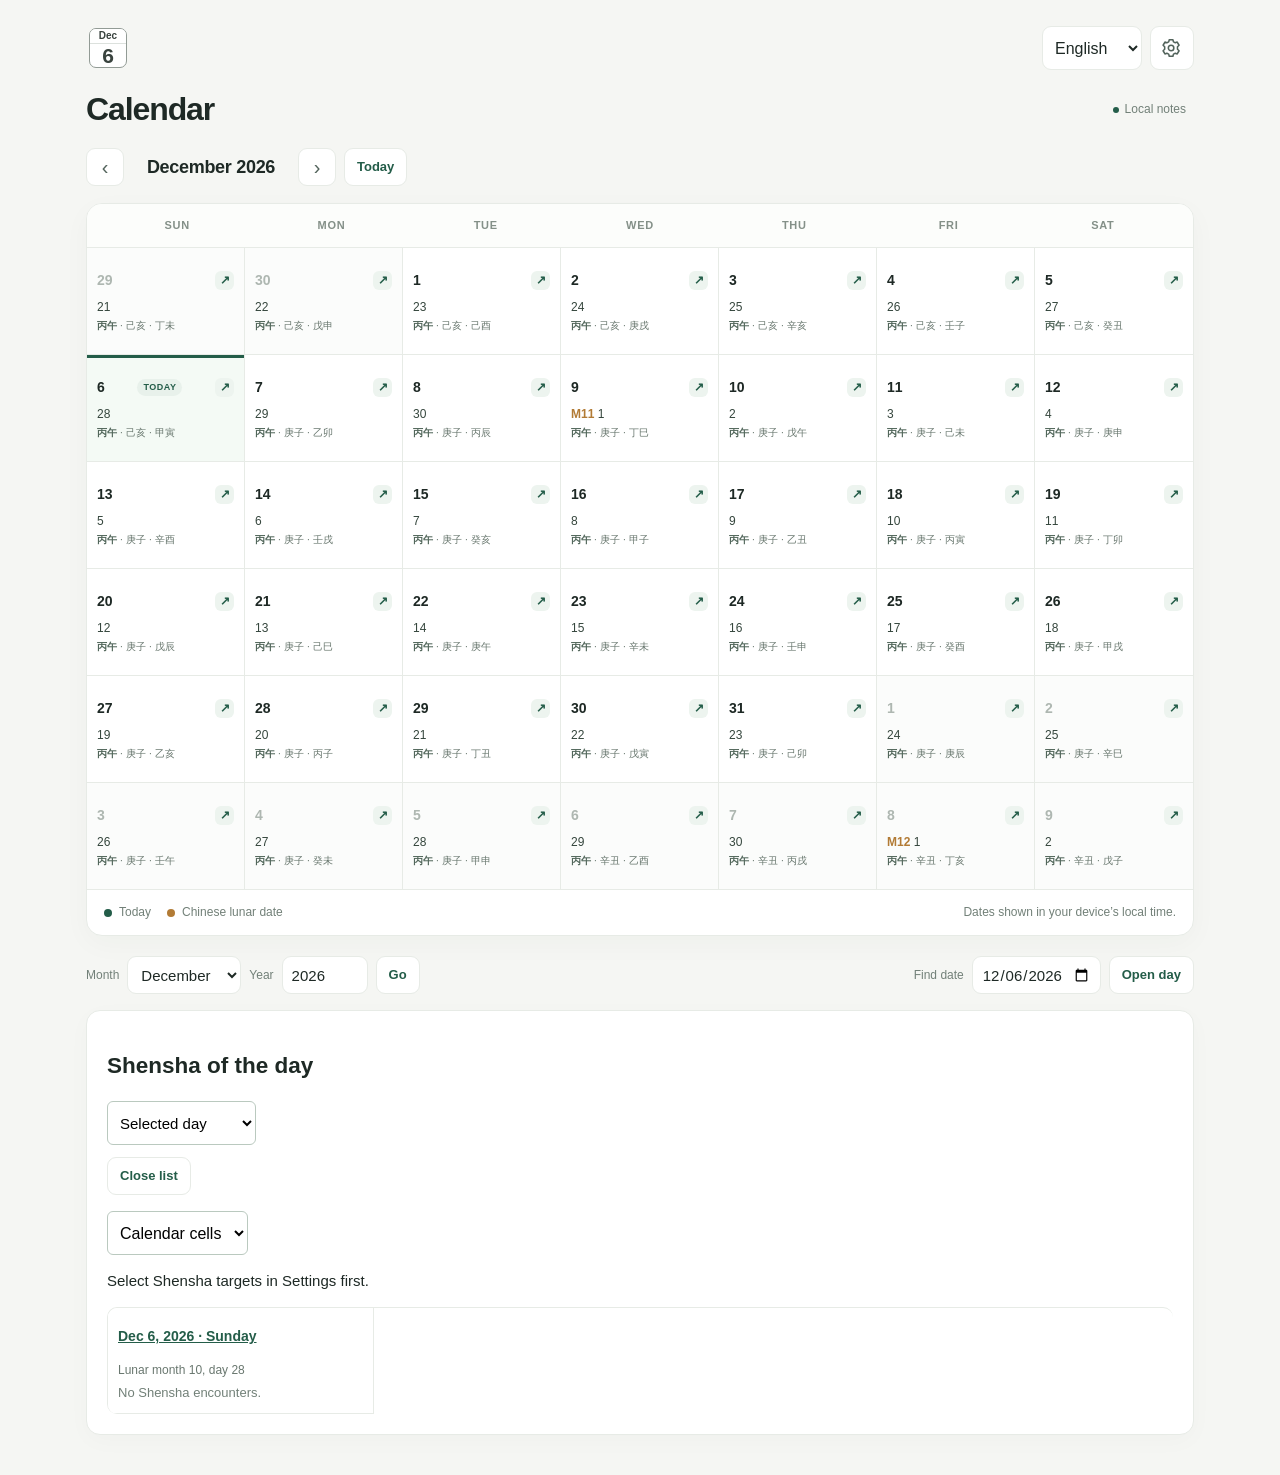
==== index.html @ 05f7f629 "Use date logo for app icons and remove underline" ====
<!doctype html>
<html lang="en">
<head>
  <meta charset="utf-8">
  <meta name="viewport" content="width=device-width, initial-scale=1, viewport-fit=cover">
  <meta name="theme-color" content="#f5f5f2">
  <title>Daymark — Gregorian & Chinese Calendar</title>
  <link rel="manifest" href="manifest.webmanifest">
  <link id="app-favicon" rel="icon" type="image/png" href="icons/icon-192.png">
  <link rel="apple-touch-icon" href="icons/icon-192.png">
  <meta name="apple-mobile-web-app-capable" content="yes">
  <meta name="apple-mobile-web-app-title" content="Daymark">
  <link rel="stylesheet" href="styles.css?v=0.1.0-dev.40">
</head>
<body>
  <main class="shell">
    <header class="topbar">
      <a class="calendar-logo" id="calendar-home" href="#calendar" aria-label="Calendar">
        <span class="calendar-date-logo" aria-hidden="true">
          <span id="logo-month" class="calendar-logo-month"></span>
          <strong id="logo-day" class="calendar-logo-day"></strong>
        </span>
      </a>
      <div class="header-actions">
        <label class="sr-only" for="language-choice">Language</label>
        <select id="language-choice"><option value="zh" lang="zh-CN">中文</option><option value="en" lang="en">English</option><option value="ru" lang="ru">Русский</option><option value="fr" lang="fr">Français</option><option value="ja" lang="ja">日本語</option></select>
        <button class="icon-btn settings-button" id="open-settings" type="button" aria-label="Settings" data-open-settings="">
          <svg viewBox="0 0 24 24" width="22" height="22" aria-hidden="true" fill="none" stroke="currentColor" stroke-width="1.7" stroke-linecap="round" stroke-linejoin="round">
            <path d="m9 3-.6 2.3-2 .9-2.1-.7-2 3.5L4 10.6v2.8L2.3 15l2 3.5 2.1-.7 2 .9L9 21h4l.6-2.3 2-.9 2.1.7 2-3.5-1.7-1.6v-2.8L19.7 9l-2-3.5-2.1.7-2-.9L13 3Z"/>
            <circle cx="11" cy="12" r="3"/>
          </svg>
        </button>
      </div>
    </header>

    <dialog id="release-help" aria-labelledby="release-title">
      <h2 id="release-title">What’s new</h2>
      <p><strong id="release-version"></strong> · <time id="release-date"></time></p>
      <ul id="release-changes"></ul>
      <form method="dialog"><button class="today-btn">Done</button></form>
    </dialog>
    <p id="language-status" role="status"></p>
    <dialog id="install-help" aria-labelledby="install-title">
      <h2 id="install-title">Install Daymark</h2>
      <p id="install-instructions"></p>
      <p>Notes stay on this device. Export a backup before switching browsers or installing, then import it if your notes do not appear.</p>
      <form method="dialog"><button class="today-btn">Done</button></form>
    </dialog>


    <section id="settings-page" hidden aria-labelledby="settings-title">
      <button class="detail-back" id="settings-back" type="button">← <span>Back to calendar</span></button>
      <h1 id="settings-title" tabindex="-1">Settings</h1>
      <div class="settings-grid">
    <section id="settings-account" class="settings-card account-panel" tabindex="-1" aria-labelledby="account-title">
      <h2 id="account-title">Account</h2>
      <p>Stay signed in on this device. Sign out when using a shared device.</p>
      <p id="account-label">Local notes · this browser only</p>
      <p>Sign in to sync private notes across your devices. Cloud sync sends note contents to our Supabase provider; this app does not provide end-to-end encryption. Sign out on shared devices.</p>
      <form id="account-form">
        <label for="account-email">Email</label><input id="account-email" type="email" autocomplete="username" required>
        <label for="account-password">Password</label>
        <div class="password-field">
          <input id="account-password" type="password" autocomplete="current-password" autocapitalize="none" autocorrect="off" spellcheck="false" minlength="8" required>
          <button class="today-btn" id="toggle-password" type="button" aria-controls="account-password">Show password</button>
        </div>
        <div class="note-actions"><button class="today-btn" type="submit">Sign in</button><button class="today-btn" type="button" id="sign-up">Create account</button></div>
      </form>
      <button class="today-btn" id="toggle-password-form" type="button" aria-expanded="false" aria-controls="password-form" hidden>Change password</button>
      <form id="password-form" hidden>
        <h3>Change password</h3>
        <label for="current-password">Current password</label>
        <input id="current-password" type="password" autocomplete="current-password" required>
        <label for="new-password">New password</label>
        <input id="new-password" type="password" autocomplete="new-password" minlength="8" required>
        <label for="confirm-password">Confirm new password</label>
        <input id="confirm-password" type="password" autocomplete="new-password" minlength="8" required>
        <div class="note-actions"><button class="today-btn" id="change-password" type="submit">Change password</button></div>
        <p id="password-status" role="status"></p>
      </form>
      <p id="account-status" role="status"></p>
      <div class="note-actions" id="account-actions" hidden><button class="today-btn sign-out-button" id="sign-out">Sign out</button></div>
    </section>
    <section id="settings-sync" class="settings-card" tabindex="-1" aria-labelledby="settings-sync-title">
      <h2 id="settings-sync-title">Sync &amp; backups</h2>
      <div id="sync-actions" class="note-actions" hidden><button class="today-btn" id="sync-now">Sync now</button></div>
      <p id="sync-status" role="status"></p>
      <div id="sync-conflict" hidden>
        <h3 id="conflict-title">Conflicting edits</h3>
        <p>Both versions are kept on this device until you choose. Export a backup to preserve your local version first.</p>
        <p>This device</p><pre id="conflict-local"></pre>
        <p>Cloud</p><pre id="conflict-cloud"></pre>
        <div class="note-actions"><button class="today-btn" id="keep-local">Keep this device's version</button><button class="today-btn" id="keep-cloud">Use cloud version</button></div>
      </div>
        <section class="backup-panel" aria-label="Note backups">
      <details><summary>Notes &amp; backups</summary>
        <p>Local notes stay in this browser. Signed-in notes also sync to your account when connected. Export backups regularly. To move existing local notes into an account, export them before signing in, then import the backup while signed in.</p>
        <div class="note-actions"><button class="today-btn" id="export-notes">Export backup</button>
        <label class="today-btn file-label">Import backup<input id="import-notes" type="file" accept="application/json,.json"></label></div>
        <div id="import-preview" hidden><p id="import-summary"></p>
          <label for="import-conflicts">Dates already containing a note</label>
          <select id="import-conflicts"><option value="keep">Keep existing notes</option><option value="replace">Replace with imported notes</option></select>
          <div class="note-actions"><button class="today-btn" id="confirm-import">Import notes</button><button class="today-btn" id="cancel-import">Cancel</button></div>
        </div>
        <p id="backup-status" role="status"></p>
      </details>
    </section>
    </section>
    <section id="settings-display" class="settings-card" tabindex="-1" aria-labelledby="settings-display-title">
      <h2 id="settings-display-title">Calendar display</h2>
        <div class="view-switch" role="group" aria-label="Calendar view">
          <button class="view-btn" data-view="gregorian" aria-pressed="false">Gregorian</button>
          <button class="view-btn" data-view="lunar" aria-pressed="false">Chinese lunar</button>
          <button class="view-btn" data-view="combined" aria-pressed="true">Combined</button>
        </div>
      <p id="preference-status" class="calendar-instruction" role="status"></p>
    </section>
    <section id="settings-shensha" class="settings-card" tabindex="-1" aria-labelledby="shensha-title">
      <h2 id="shensha-title">Shensha matching</h2>
      <p>Matches apply to year, month, day, and hour pillars.</p>
      <p id="shensha-instructions">Select an item and choose one or more matching targets.</p>
      <p>Signed-in selections sync to your account. Local selections stay in this browser. Kongwang reduces the strength of other Shensha on that date; only Kongwang is shown in grey.</p>
      <button class="today-btn" id="shensha-use-local" type="button" hidden>Use local selections</button>
      <form id="shensha-form">
        <div id="shensha-fields"></div>
        <button class="today-btn" type="submit">Save &amp; calculate</button>
        <p id="shensha-status" role="status"></p>
      </form>
    </section>
    <section id="settings-app" class="settings-card release-bar" tabindex="-1" aria-label="App version and updates">
      <h2>App</h2>
      <button class="today-btn" id="install-app" type="button">Install app</button>
      <div class="release-actions"><span id="app-version"></span><span class="development-label">Development</span>
        <button class="today-btn" id="whats-new" type="button"><span>What’s new</span> <span id="release-new" class="new-badge">New</span></button>
        <button class="today-btn" id="check-updates" type="button" disabled>Check for updates</button>
      </div>
      <div id="update-notice" hidden><p>An update is ready. Your saved sign-in will be restored when online.</p>
        <button class="today-btn" id="apply-update" type="button">Refresh to update</button>
      </div>
      <p id="update-status" role="status"></p>
    </section>
      </div>
    </section>
    <section id="calendar-page">
    <section class="heading" aria-labelledby="page-title">
      <div class="calendar-heading-content"><div class="heading-row"><h1 id="page-title" tabindex="-1">Calendar</h1><button class="sync-summary" id="calendar-sync" type="button" data-open-settings="account">Local notes</button></div><p class="sub" id="date-summary" data-admin-caption hidden>Switch between Gregorian and Chinese lunar dates.</p></div>
    </section>
    <button id="calendar-update" class="calendar-notice" type="button" data-open-settings="app" hidden>An update is ready. Review update</button>
    <section aria-label="Calendar controls">
      <div class="toolbar">
        <div class="month-controls">
          <button class="icon-btn" id="prev" aria-label="Previous month">‹</button>
          <div class="month-title" id="month-title" aria-live="polite"></div>
          <button class="icon-btn" id="next" aria-label="Next month">›</button>
          <button class="today-btn" id="today">Today</button>
        </div>

      </div>


      <p class="calendar-instruction" data-admin-caption hidden>Select any date to open its day details.</p>
      <div class="calendar-card" id="calendar-card">
        <div class="weekdays" aria-hidden="true"><div class="weekday">Sun</div><div class="weekday">Mon</div><div class="weekday">Tue</div><div class="weekday">Wed</div><div class="weekday">Thu</div><div class="weekday">Fri</div><div class="weekday">Sat</div></div>
        <div class="days" id="days" aria-label="Monthly calendar"></div>
        <div class="calendar-footer"><div class="legend"><span class="legend-item"><i class="dot"></i>Today</span><span class="legend-item"><i class="dot gold"></i>Chinese lunar date</span></div><span id="calendar-note">Dates shown in your device’s local time.</span></div>
      </div>
      <div class="date-navigation">
        <form id="month-form" class="date-form">
          <label for="jump-month">Month</label>
          <select id="jump-month" name="month"></select>
          <label for="jump-year">Year</label>
          <input id="jump-year" name="year" inputmode="numeric" type="number" min="1901" max="2100" required>
          <button class="today-btn" type="submit">Go</button>
        </form>
        <form id="date-form" class="date-form">
          <label for="find-date">Find date</label>
          <input id="find-date" name="date" type="date" min="1901-01-01" max="2100-12-31" required>
          <button class="today-btn" type="submit">Open day</button>
        </form>
      </div>
    </section>
    </section>
    <section id="detail-page" hidden aria-labelledby="detail-title">
      <button class="detail-back" id="back-to-calendar" type="button">← <span>Back to calendar</span></button>
      <header class="detail-heading">
        <div class="eyebrow" data-admin-caption hidden>Day details</div>
        <h1 id="detail-title" tabindex="-1"></h1>
        <p class="sub" id="detail-subtitle" data-admin-caption hidden></p>
      </header>
      <div class="detail-grid">
        <article class="detail-card">
          <div class="detail-label">Gregorian date</div>
          <div class="detail-value" id="detail-gregorian"></div>
          <p class="detail-note" id="detail-weekday"></p>
        </article>
        <article class="detail-card">
          <div class="detail-label">Chinese lunar date</div>
          <div class="detail-value" id="detail-lunar"></div>
          <p class="detail-note" data-admin-caption hidden>Traditional lunisolar date</p>
        </article>
      </div>
      <section class="detail-card note-card" aria-labelledby="note-title">
        <h2 id="note-title">Daily note</h2>
        <form id="note-form">
          <label class="sr-only" for="daily-note">Your note for this date</label>
          <textarea id="daily-note" rows="6" maxlength="20000" placeholder="Write about your day…" disabled></textarea>
          <div class="note-actions"><button class="today-btn" id="save-note" type="submit" disabled>Save note</button><button class="today-btn" id="delete-note" type="button" disabled>Delete note</button></div>
          <p id="note-status" role="status">Loading notes…</p>
        </form>
      </section>
      <article class="detail-card pillars-card">
        <h2>Calendar markers</h2>
        <p class="detail-note" data-admin-caption hidden>GanZhi combines ten Heavenly Stems and twelve Earthly Branches in a 60-part cycle. Chinese characters are retained; pronunciation is shown alongside them.</p>
        <div class="pillar-list">
          <div class="pillar"><span class="pillar-name">Year · 年</span><strong class="pillar-value" id="detail-year-pillar"></strong></div>
          <div class="pillar"><span class="pillar-name">Month · 月</span><strong class="pillar-value" id="detail-month-pillar"></strong></div>
          <div class="pillar"><span class="pillar-name">Day · 日</span><strong class="pillar-value" id="detail-day-pillar"></strong></div>
        </div>
      </article>
      <section id="local-time-panel" class="detail-card" aria-labelledby="local-time-title">
        <h2 id="local-time-title">Local time</h2>
        <label for="shensha-time">Time (24-hour, HH:MM)</label>
        <input id="shensha-time" type="text" inputmode="numeric" value="12:00" pattern="([01][0-9]|2[0-3]):[0-5][0-9]" maxlength="5" placeholder="HH:MM" required aria-describedby="local-time-help">
        <p id="local-time-help">Local clock time; the day changes at midnight.</p>
      </section>
      <aside class="detail-info" id="detail-solar-term"></aside>
    </section>
    <section id="shensha-period-panel" class="detail-card" aria-labelledby="shensha-period-title">
      <h2 id="shensha-period-title">Shensha of the day</h2>
      <label class="sr-only" for="shensha-period">Period</label>
      <select id="shensha-period" aria-controls="shensha-custom-range shensha-period-results">
        <option value="" hidden>Choose a period</option>
        <option value="-1:30">−30 days</option>
        <option value="-1:10">−10 days</option>
        <option value="-1:3">−3 days</option>
        <option value="day" selected>Selected day</option>
        <option value="1:3">+3 days</option>
        <option value="1:10">+10 days</option>
        <option value="1:30">+30 days</option>
        <option value="custom">Custom range</option>
      </select>
      <form id="shensha-range-form">
        <div id="shensha-custom-range" hidden>
          <div class="shensha-range-inputs">
            <label>Start date<input id="shensha-start" type="date" min="1901-01-01" max="2100-12-31" required></label>
            <label>End date<input id="shensha-end" type="date" min="1901-01-01" max="2100-12-31" required></label>
          </div>
          <button class="today-btn" type="submit">Show encounters</button>
        </div>
        <button class="today-btn" id="shensha-close" type="button" hidden>Close list</button>
      </form>
      <div class="shensha-display-choice">
        <select id="shensha-display" aria-label="Encounter display">
          <option value="calendar">Calendar cells</option>
          <option value="cards">Detailed cards</option>
        </select>
      </div>
      <p id="shensha-period-status" role="status"></p>
      <nav id="shensha-result-pages" aria-label="Encounter result pages" hidden>
        <button class="today-btn" id="shensha-page-prev" type="button">Earlier dates</button>
        <button class="today-btn" id="shensha-page-next" type="button">Later dates</button>
      </nav>
      <div id="shensha-period-results"></div>
    </section>
  </main>
  <script src="release.js?v=0.1.0-dev.40" defer></script>
  <script src="translations.js?v=0.1.0-dev.40" defer></script>
  <script src="i18n.js?v=0.1.0-dev.40" defer></script>
  <script src="sync-config.js?v=0.1.0-dev.40" defer></script>
  <script src="sync.js?v=0.1.0-dev.40" defer></script>
  <script src="shensha.js?v=0.1.0-dev.40" defer></script>
  <script src="notes.js?v=0.1.0-dev.40" defer></script>
  <script src="app.js?v=0.1.0-dev.40" defer></script>
  <script src="install.js?v=0.1.0-dev.40" defer></script>
  <script src="updates.js?v=0.1.0-dev.40" defer></script>
</body>
</html>
---- styles.css ----
:root { color-scheme: light; --ink:#1e2925; --muted:#728078; --line:#e7ebe6; --paper:#fff; --canvas:#f5f6f3; --green:#245d49; --green-soft:#e8f1eb; --gold:#b27b35; --gold-soft:#f8f0e3; }
* { box-sizing:border-box }
[hidden] { display:none !important }
body { margin:0; background:var(--canvas); color:var(--ink); font:15px/1.45 Inter,-apple-system,BlinkMacSystemFont,"Segoe UI",sans-serif; }
button { color:inherit; font:inherit; cursor:pointer }
.shell { max-width:1180px; margin:auto; padding:26px 36px 40px }
.topbar { display:flex; justify-content:space-between; align-items:center; margin-bottom:34px }
.brand { display:flex; gap:11px; align-items:center; font-weight:700; letter-spacing:-.3px }
.brand-mark { width:34px; height:34px; display:grid; place-items:center; border-radius:11px; color:#fff; background:var(--green); font-size:17px }
.top-note { color:var(--muted); font-size:13px }
.heading { display:flex; justify-content:space-between; align-items:flex-end; gap:20px; margin-bottom:23px }
.eyebrow { color:var(--green); text-transform:uppercase; letter-spacing:1.6px; font-size:11px; font-weight:700; margin-bottom:7px }
h1 { font-size:32px; line-height:1.1; letter-spacing:-1.1px; margin:0 }
.sub { color:var(--muted); margin:8px 0 0; font-size:14px }
.toolbar { display:flex; justify-content:space-between; align-items:center; gap:16px; flex-wrap:wrap; margin-bottom:17px }
.month-controls,.view-switch { display:flex; align-items:center; gap:8px }
.month-title { min-width:158px; text-align:center; font-size:18px; font-weight:650; letter-spacing:-.3px }
.icon-btn,.today-btn,.view-btn { border:1px solid var(--line); background:var(--paper); border-radius:9px; height:38px; padding:0 12px; transition:.15s ease }
.icon-btn { width:38px; padding:0; font-size:20px; color:#52635b }
.icon-btn:hover,.today-btn:hover,.view-btn:hover { border-color:#bac9bf; background:#fbfdfb }
.today-btn { color:var(--green); font-size:13px; font-weight:650 }
.view-switch { background:#e9ece8; padding:4px; border-radius:11px; gap:2px }
.view-btn { background:transparent; border:0; height:32px; padding:0 13px; font-size:13px; color:#66736c; white-space:nowrap }
.view-btn[aria-pressed="true"] { color:var(--green); background:#fff; box-shadow:0 1px 3px #1d33251a; font-weight:650 }
.calendar-card { border:1px solid var(--line); background:var(--paper); border-radius:16px; box-shadow:0 8px 28px #20372a08; overflow:hidden }
.weekdays,.days { display:grid; grid-template-columns:repeat(7,minmax(0,1fr)) }
.weekdays { padding:0 13px; border-bottom:1px solid var(--line); background:#fcfdfb }
.weekday { min-height:43px; display:grid; place-items:center; color:#849088; font-size:11px; font-weight:650; text-transform:uppercase; letter-spacing:.7px }
.day { min-height:107px; border-right:1px solid var(--line); border-bottom:1px solid var(--line); padding:11px 10px; position:relative; transition:background .12s }
button.day { display:block; width:100%; border-top:0; border-left:0; border-radius:0; appearance:none; text-align:left; background:transparent; font:inherit; color:inherit }
.day:nth-child(7n) { border-right:0 }
.day:hover { background:#fafcf9 }
.day.outside { background:#fbfcfb; color:#aeb7b1 }
.day.outside .greg-number { color:#aeb7b1 }
.day.today { background:#f4faf5 }
.day.today:before { content:""; position:absolute; top:0; left:0; right:0; height:3px; background:var(--green) }
.greg-row { display:flex; justify-content:space-between; align-items:center; gap:3px; margin-bottom:8px }
.greg-number { font-size:14px; font-weight:650 }
.today-label { border-radius:20px; padding:2px 6px; color:var(--green); background:var(--green-soft); font-size:9px; font-weight:700; text-transform:uppercase; letter-spacing:.5px }
.open-indicator { display:inline-grid; place-items:center; width:19px; height:19px; border-radius:6px; color:var(--green); background:#edf4ef; font-size:12px; font-weight:700; line-height:1 }
.calendar-instruction { margin:-4px 0 11px; color:var(--muted); font-size:12px }
.lunar { color:#69776f; font-size:12px; line-height:1.35 }
.lunar .month { color:var(--gold); font-weight:650 }
.lunar .dayname { color:#35463d }
.ganzhi { margin-top:5px; color:#66756c; font-size:10px; letter-spacing:.1px; white-space:normal; line-height:1.2 }
.ganzhi span { white-space:nowrap }
.ganzhi b { color:#52675b; font-weight:650 }
.lunar-only .greg-row { margin-bottom:7px }
.lunar-only .lunar { font-size:13px }
.lunar-only .lunar .dayname { font-size:16px; color:#35463d; font-weight:650 }
.lunar-only .greg-number { font-size:12px; color:#7f8c84; font-weight:500 }
.greg-only .lunar,.greg-only .ganzhi { display:none }
.lunar-only .ganzhi { display:none }
.greg-only .day { min-height:118px }
.greg-only .greg-number { font-size:17px }
.calendar-footer { display:flex; justify-content:space-between; align-items:center; padding:14px 17px; color:var(--muted); font-size:12px; gap:12px }
.legend { display:flex; gap:16px; align-items:center; flex-wrap:wrap }
.legend-item { display:flex; gap:7px; align-items:center }
.dot { width:8px; height:8px; border-radius:50%; background:var(--green) }
.dot.gold { background:var(--gold) }
.hint { display:flex; gap:9px; align-items:flex-start; margin-top:16px; padding:12px 14px; border:1px solid #e5ebe5; border-radius:11px; color:#647269; background:#fbfcfa; font-size:12px }
.hint b { color:#34473c }
.hint-icon { font-size:15px }
.detail-back { display:inline-flex; align-items:center; gap:8px; height:38px; padding:0 13px; margin:0 0 24px; border:1px solid var(--line); border-radius:9px; background:#fff; color:var(--green); font-weight:650 }
.detail-back:hover { background:#f7faf7; border-color:#bac9bf }
.detail-heading { margin-bottom:23px }
.detail-heading h1 { font-size:32px }
.detail-grid { display:grid; grid-template-columns:1fr 1fr; gap:14px; margin-bottom:14px }
.detail-card { padding:20px; background:#fff; border:1px solid var(--line); border-radius:14px; box-shadow:0 6px 24px #20372a06 }
.detail-label { color:var(--muted); font-size:11px; font-weight:700; letter-spacing:1px; text-transform:uppercase }
.detail-value { margin-top:7px; font-size:21px; font-weight:650; letter-spacing:-.4px }
.detail-note { margin:6px 0 0; color:var(--muted); font-size:13px }
.pillars-card h2 { margin:0 0 15px; font-size:18px; letter-spacing:-.3px }
.pillar-list { display:grid; grid-template-columns:repeat(3,1fr); gap:10px }
.pillar { padding:13px 14px; background:#f8faf8; border:1px solid #e9eee9; border-radius:10px }
.pillar-name { display:block; color:var(--muted); font-size:12px }
.pillar-value { display:block; margin-top:4px; color:var(--green); font-size:22px; font-weight:700; letter-spacing:1px }
.detail-info { margin-top:14px; padding:15px 17px; border:1px solid #e5ebe5; border-radius:11px; color:#647269; background:#fbfcfa; font-size:13px }
.detail-info b { color:#34473c }
@media(max-width:760px) { .shell{padding:20px 14px 28px}.topbar{margin-bottom:26px}.heading{align-items:flex-start;flex-direction:column;margin-bottom:19px}h1{font-size:28px}.toolbar{align-items:flex-start}.view-switch{order:2;width:100%;justify-content:space-between}.view-btn{flex:1;padding:0 5px}.month-controls{width:100%;justify-content:space-between}.month-title{flex:1}.day{min-height:82px;padding:8px 5px}.greg-row{margin-bottom:6px}.greg-number{font-size:12px}.lunar{font-size:10px}.ganzhi{font-size:8px;letter-spacing:-.2px}.today-label{font-size:8px;padding:2px 4px}.weekday{min-height:38px;font-size:9px}.weekdays{padding:0 4px}.calendar-footer{align-items:flex-start;flex-direction:column}.greg-only .day{min-height:92px}.lunar-only .lunar .dayname{font-size:13px} }
@media(max-width:760px) { .detail-grid{grid-template-columns:1fr}.detail-heading h1{font-size:28px}.detail-card{padding:16px}.detail-back{margin-bottom:20px} }
@media(max-width:390px) { .day{min-height:72px;padding:7px 3px}.lunar{font-size:9px}.ganzhi{font-size:7px;letter-spacing:-.3px}.today-label{display:none}.weekday{letter-spacing:0}.greg-only .day{min-height:82px} }
button:focus-visible { outline:3px solid #8bb49e; outline-offset:2px }

.date-navigation { display:flex; flex-wrap:wrap; justify-content:space-between; gap:12px; margin:0 0 18px }
.date-form { display:flex; align-items:center; flex-wrap:wrap; gap:8px }
.date-form label { color:var(--muted); font-size:12px }
.date-form input,.date-form select { min-width:0; height:38px; border:1px solid var(--line); border-radius:9px; padding:0 9px; background:var(--paper); color:var(--ink); font:inherit }
#jump-year { width:86px }
input:focus-visible,select:focus-visible { outline:3px solid #8bb49e; outline-offset:2px }
#preference-status:empty { display:none }
@media(max-width:390px) { .date-form { gap:5px }.date-form input,.date-form select { padding:0 5px } }

/* Phone-first refinements: retain detail information without crowding month cells. */
button,input,select { touch-action:manipulation }
button:disabled { opacity:.4; cursor:default }
@media(max-width:760px) {
  .shell { padding:16px 12px 28px; padding-top:max(16px,env(safe-area-inset-top)); padding-right:max(12px,env(safe-area-inset-right)); padding-bottom:max(28px,env(safe-area-inset-bottom)); padding-left:max(12px,env(safe-area-inset-left)) }
  .topbar { margin-bottom:22px }
  .top-note { display:none }
  .sub { line-height:1.6 }
  .toolbar { gap:12px }
  .month-controls { display:grid; grid-template-columns:44px minmax(0,1fr) 44px auto; width:100%; gap:6px }
  .month-title { min-width:0; font-size:17px }
  .icon-btn { width:44px }
  .icon-btn,.today-btn,.view-btn,.detail-back { min-height:44px; height:auto }
  .view-btn { padding:0 6px; font-size:13px }
  .date-navigation { display:grid; gap:12px; margin-bottom:16px }
  .date-form { display:grid; gap:6px 8px; align-items:end }
  #month-form { grid-template-columns:minmax(0,1fr) 82px 52px }
  #month-form label[for="jump-month"] { grid-column:1; grid-row:1 }
  #month-form label[for="jump-year"] { grid-column:2; grid-row:1 }
  #jump-month { grid-column:1; grid-row:2 }
  #jump-year { grid-column:2; grid-row:2; width:100% }
  #month-form button { grid-column:3; grid-row:2 }
  #date-form { grid-template-columns:minmax(0,1fr) auto }
  #date-form label { grid-column:1 / -1 }
  .date-form input,.date-form select { width:100%; min-height:44px; font-size:16px; padding:0 10px }
  .date-form label { font-size:13px }
  .calendar-instruction { font-size:13px; margin:0 0 12px }
  .weekdays { padding:0 }
  .weekday { min-height:36px; font-size:10px; letter-spacing:0 }
  .day,.greg-only .day { min-height:70px; padding:9px 3px }
  .greg-row { justify-content:center; margin-bottom:6px }
  .greg-number,.greg-only .greg-number { font-size:16px }
  .today-label,.open-indicator,.ganzhi { display:none }
  .lunar { text-align:center; font-size:12px }
  .lunar .month { display:block; font-size:11px }
  .lunar-only .lunar .dayname { font-size:15px }
  .lunar-only .greg-number { font-size:13px }
  .calendar-footer { padding:12px; gap:8px }
  .hint { font-size:13px }
  .pillar-list { gap:6px }
  .pillar { min-width:0; padding:12px 8px }
  .pillar-value { font-size:21px }
}
@media(max-width:350px) {
  .month-title { font-size:15px }
  .month-controls { gap:4px }
  .today-btn { padding:0 9px }
  .view-btn { font-size:12px }
}

.backup-panel { margin:0 0 20px; font-size:13px; color:var(--muted) }
summary { cursor:pointer; min-height:44px; padding:12px 0; color:var(--green); font-weight:650 }
.note-card { margin-bottom:14px }
.note-card h2 { margin:0 0 12px; font-size:20px }
.note-card label { display:block; margin-bottom:8px; color:var(--muted) }
textarea { display:block; width:100%; resize:vertical; padding:12px; font-family:inherit; font-size:16px; line-height:1.6; border:1px solid #bac9bf; border-radius:9px; background:#fff; color:var(--ink) }
textarea:focus-visible { outline:3px solid #8bb49e; outline-offset:2px }
.note-actions { display:flex; flex-wrap:wrap; gap:10px; margin-top:12px }
.note-actions .today-btn,#install-app { min-height:44px; height:auto }
.file-label { display:inline-flex; align-items:center; position:relative; overflow:hidden; cursor:pointer }
.file-label input { position:absolute; inset:0; opacity:0; width:100%; cursor:pointer }
.file-label:focus-within { outline:3px solid #8bb49e }
#note-status { min-height:22px; margin-bottom:0; color:var(--muted); font-size:13px }
.has-note:after { content:''; display:block; width:5px; height:5px; background:var(--green); border-radius:50%; margin:5px auto 0 }
#import-conflicts { display:block; max-width:100%; min-height:44px; font-size:16px; margin:8px 0 }
dialog { max-width:min(440px,calc(100% - 28px)); max-height:85dvh; overflow:auto; border:1px solid var(--line); border-radius:16px; padding:22px; color:var(--ink) }
dialog::backdrop { background:#122a1e66 }
dialog h2 { margin-top:0 }
@media(max-width:350px) { .brand { font-size:13px; gap:6px } #install-app { padding:0 8px; font-size:12px } }
.account-panel { padding:16px; border:1px solid var(--line); border-radius:12px }
.account-panel h2 { margin:0; font-size:18px }
#account-form label, #password-form label { display:block; margin:10px 0 5px }
#account-form input, #password-form input { display:block; width:100%; max-width:360px; min-height:44px; font:inherit; font-size:16px; padding:8px; border:1px solid #bac9bf; border-radius:6px }
.password-field { display:flex; flex-wrap:wrap; align-items:center; gap:8px; max-width:500px }
#account-form .password-field input { flex:1 1 160px; min-width:0 }
#toggle-password { min-height:44px; height:auto }
#sync-conflict pre { white-space:pre-wrap; overflow-wrap:anywhere; max-height:200px; overflow:auto; padding:10px; background:white }
[hidden] { display:none !important }

/* Language choices and longer translated labels must fit small phones. */
.topbar { flex-wrap:wrap; gap:14px }
.header-actions { display:flex; align-items:center; flex-wrap:wrap; gap:8px; max-width:100% }
.language-label { font-size:13px; color:var(--muted) }
#language-choice { min-height:44px; max-width:140px; padding:8px; font:inherit; font-size:16px; background:white; color:var(--ink); border:1px solid var(--line); border-radius:9px }
#language-status:empty { display:none }
.pillar-value { display:block; overflow-wrap:anywhere; letter-spacing:0 }
html:not([lang^="zh"]) .pillar-value { font-size:20px }
@media(max-width:760px) {
  .header-actions { width:100%; justify-content:space-between }
  .view-switch { flex-wrap:wrap }
  .view-btn { white-space:normal; min-width:0; overflow-wrap:anywhere; line-height:1.2; padding:8px 5px }
  #month-form { grid-template-columns:minmax(0,1fr) 82px auto }
  .today-btn { overflow-wrap:anywhere }
  html:not([lang^="zh"]) .pillar-value { font-size:16px }
}
@media(max-width:760px) {
  html[lang^="ru"] .view-switch { display:grid; grid-template-columns:1.6fr 1.1fr .8fr }
}

.release-bar { margin:-10px 0 22px; padding:12px 0; border-bottom:1px solid var(--line); color:var(--muted); font-size:13px }
.release-actions { display:flex; align-items:center; flex-wrap:wrap; gap:8px }
#app-version { color:var(--green); font-weight:650; overflow-wrap:anywhere }
.development-label { font-size:12px }
.release-actions .today-btn,#apply-update { min-height:44px; height:auto }
.new-badge { display:inline-block; padding:2px 6px; margin:2px; border-radius:8px; background:var(--green-soft); color:var(--green); font-size:11px }
#update-status:empty { display:none }
#update-notice { margin-top:12px; padding:12px; background:var(--green-soft); border-radius:9px }
#update-notice p { margin-top:0 }
#release-changes { padding-left:22px }
#release-changes li { margin:10px 0 }

/* Calendar-first shell with account and maintenance controls on Settings. */
.sr-only { position:absolute; width:1px; height:1px; padding:0; margin:-1px; overflow:hidden; clip:rect(0,0,0,0); white-space:nowrap; border:0 }
.topbar { flex-wrap:nowrap; margin-bottom:18px }
.calendar-logo { text-decoration:none; display:inline-grid; place-items:center; width:44px; height:44px; flex-shrink:0; color:var(--green); border-radius:10px }
.calendar-logo:focus-visible { outline:3px solid #8bb49e; outline-offset:2px }
.header-actions { width:auto; flex:1; justify-content:flex-end; flex-wrap:nowrap }
.settings-button { display:grid; place-items:center; min-height:44px; min-width:44px; height:44px }
.calendar-heading-content { width:100% }
.heading-row { display:flex; align-items:center; justify-content:space-between; gap:12px }
.sync-summary { border:0; border-radius:8px; padding:8px; min-height:44px; max-width:55%; background:transparent; color:var(--muted); font-size:12px; text-align:right }
.sync-summary:before { content:''; display:inline-block; width:6px; height:6px; background:var(--green); border-radius:50%; margin-right:6px }
.sync-summary.needs-attention { color:#8a5218 }
.sync-summary.needs-attention:before { background:var(--gold) }
.calendar-notice { display:block; width:100%; min-height:44px; margin:0 0 14px; padding:10px 12px; text-align:left; border:1px solid #c8dace; border-radius:9px; background:var(--green-soft); color:var(--green); font:inherit; font-size:13px }
#calendar-page .heading { margin-bottom:16px }
#calendar-page .date-navigation { margin:20px 0 16px }
#settings-page { max-width:820px; margin:0 auto }
#settings-title { margin-bottom:22px }
.settings-grid { display:grid; gap:16px }
.settings-card { padding:20px; border:1px solid var(--line); border-radius:14px; background:var(--paper); color:var(--ink); font-size:14px; scroll-margin-top:18px }
.settings-card h2 { margin:0 0 12px; font-size:20px }
.settings-card p { color:var(--muted) }
.settings-card .view-switch { width:100% }
.settings-card .release-actions { margin-top:14px }
.settings-card .backup-panel { margin:8px 0 0 }
.settings-card .note-actions { margin:12px 0 }
#account-actions { margin-top:22px; padding-top:14px; border-top:1px solid var(--line) }
#account-form button[type="submit"] { background:var(--green); color:white; border-color:var(--green) }
#settings-page .release-bar { margin:0; padding:20px }
#settings-page #preference-status { margin:12px 0 0 }
@media(max-width:760px) {
  .topbar { margin-bottom:14px }
  .header-actions { width:auto; justify-content:flex-end }
  .settings-card,#settings-page .release-bar { padding:16px }
  #calendar-page .date-navigation { width:100% }
  .settings-card .view-switch { order:initial }
}
#account-status:empty { display:none }
#settings-back { position:sticky; top:max(8px,env(safe-area-inset-top)); z-index:3; box-shadow:0 2px 10px #20372a0a }
.settings-card { scroll-margin-top:76px }

/* Manual daily Shensha target matching. */
#shensha-fields fieldset { min-width:0; margin:16px 0; border:1px solid var(--line); border-radius:10px; padding:12px }
#shensha-fields legend { font-weight:700; padding:0 6px }
.shensha-row { display:grid; grid-template-columns:minmax(115px,1fr) minmax(150px,2fr); gap:10px; align-items:center; margin:10px 0 }
.shensha-row > label:first-child { display:flex; gap:8px; align-items:center; min-height:44px }
.shensha-row input[type=checkbox] { width:20px; height:20px; flex:none }
.shensha-row input[type=text] { min-width:0; width:100%; min-height:44px; font:inherit; font-size:16px; padding:8px; border:1px solid #bac9bf; border-radius:6px; box-sizing:border-box }
.shensha-matches { display:flex; flex-wrap:wrap; gap:8px }
.shensha-badge { border:1px solid currentColor; border-radius:8px; padding:6px 10px }
.shensha-badge.shen { color:#236043; background:#eef8f0 }
.shensha-badge.sha { color:#a12626; background:#fff0f0 }
.shensha-badge.kongwang { color:#606862; background:#f0f2f0 }
#shensha-detail { margin-bottom:14px }
@media(max-width:600px) { .shensha-row { grid-template-columns:1fr 1fr; padding-bottom:12px; border-bottom:1px solid var(--line) }.shensha-row input[type=text] { grid-column:1 / -1 } }

.shensha-badge.custom { color:var(--ink); background:var(--paper) }
.shensha-badge.important, .shensha-row.important input[type=text], .shensha-row.important > label:first-child { font-weight:700 }

.shensha-picker { min-width:0 }
.shensha-picker summary { min-height:44px; padding:10px; border:1px solid #bac9bf; border-radius:6px; cursor:pointer }
.shensha-picker summary[aria-disabled=true] { opacity:.5; cursor:default }
.shensha-options { padding:10px; border:1px solid var(--line); border-radius:6px; max-height:350px; overflow:auto; margin-top:6px }
.shensha-options input[type=search] { width:100%; min-height:44px; font:inherit; font-size:16px; padding:8px; border:1px solid #bac9bf; border-radius:6px }
.shensha-option-grid { display:grid; grid-template-columns:repeat(auto-fit,minmax(72px,1fr)); gap:4px }
.shensha-option-grid label { display:flex; align-items:center; gap:6px; min-height:44px; cursor:pointer }
.shensha-chips { display:flex; flex-wrap:wrap; gap:6px; margin-bottom:6px }
.shensha-chip { padding:8px; min-height:44px; background:var(--paper); border:1px solid var(--line); border-radius:8px; font:inherit }
.shensha-row.important .shensha-chip { font-weight:700 }
@media(max-width:600px) { .shensha-row { grid-template-columns:1fr }.shensha-options { max-height:300px } }

#shensha-period-panel { margin-top:16px }
#shensha-period-results { list-style:none; padding:0; margin:0 }
#shensha-period-results li { padding:14px 0; border-top:1px solid var(--line) }
.shensha-result-date { display:inline-block; min-height:44px; padding:8px 0; color:var(--green);font-weight:700 }

.shensha-badge { max-width:100%; overflow-wrap:anywhere }
.shensha-row > label:first-child > span { min-width:0; overflow-wrap:anywhere }

#shensha-time { display:block; min-height:44px; max-width:100%; margin:8px 0; padding:8px; font:inherit; font-size:16px; border:1px solid #bac9bf; border-radius:6px }
.shensha-pillar-group { padding:12px 0; border-top:1px solid var(--line) }
.shensha-pillar-group h3 { margin:0 0 8px; font-size:17px }
.shensha-pillar-group p { margin:6px 0 10px; color:var(--muted) }
.shensha-hour-list summary { min-height:44px; padding:10px 0; cursor:pointer; font-weight:700 }
.shensha-hour-slot { padding:10px 0; border-top:1px solid var(--line) }
.shensha-hour-slot h4 { margin:0 0 8px }
#shensha-period-results ol { padding:0; margin:0; list-style:none }

#shensha-matches { display:block }

.shensha-badge.shen.intense { color:#fff; background:#236043; font-weight:700 }
.shensha-badge.sha.intense { color:#fff; background:#a12626; font-weight:700 }

.shensha-range-inputs { display:grid; grid-template-columns:repeat(2,minmax(0,1fr)); gap:12px; margin:12px 0 }
.shensha-range-inputs label { min-width:0 }
.shensha-range-inputs input { display:block; box-sizing:border-box; width:100%; min-width:0; min-height:44px; margin-top:6px; padding:8px; font:inherit; font-size:16px; border:1px solid #bac9bf; border-radius:6px }
#shensha-range-form { margin-bottom:16px }
#shensha-result-pages { display:flex; gap:8px; margin:12px 0 }
#shensha-period-results .shensha-date-cards { display:grid; grid-template-columns:repeat(2,minmax(0,1fr)); gap:12px }
#shensha-period-results li.shensha-date-card { min-width:0; padding:14px; border:1px solid var(--line); border-radius:12px; background:var(--paper) }
.shensha-date-card .ganzhi { display:block; font-size:12px; line-height:1.5; white-space:normal; overflow-wrap:anywhere; margin:8px 0 12px }
.shensha-date-card .shensha-result-date { max-width:100%; overflow-wrap:anywhere }
.shensha-card-inactive { color:var(--muted); margin-bottom:0 }
@media(max-width:600px) {
 #shensha-period-results .shensha-date-cards { grid-template-columns:minmax(0,1fr) }
 .shensha-range-inputs { grid-template-columns:minmax(0,1fr) }
 .shensha-date-card .shensha-badge { padding:4px 7px; font-size:14px }
}

.shensha-date-card .lunar { display:block; text-align:left; font-size:13px }

.calendar-shensha { display:grid; gap:3px; margin-top:7px; min-width:0 }
.calendar-shensha .shensha-badge { display:flex; align-items:center; gap:3px; min-width:0; padding:2px 3px; border-radius:4px; font-size:11px; line-height:1.4 }
.calendar-shensha-name { display:block; min-width:0; overflow:hidden; white-space:nowrap; text-overflow:ellipsis }
.calendar-shensha-strength { flex-shrink:0; font-weight:700; font-size:10px }
.calendar-shensha-more { font-size:10px; color:var(--muted) }
@media(max-width:600px) {
 .calendar-shensha .shensha-badge { padding:2px 1px; font-size:10px; gap:1px }
 .calendar-shensha-strength { font-size:8px; letter-spacing:-1px }
 .calendar-shensha-more { font-size:9px; overflow-wrap:anywhere }
}

.shensha-display-choice { display:flex; flex-wrap:wrap; align-items:center; gap:10px; margin-top:16px }
#shensha-display { min-height:44px; max-width:100%; padding:8px; font:inherit; font-size:16px; border:1px solid #bac9bf; border-radius:6px; background:var(--paper) }
#shensha-period-results .shensha-calendar-cells { display:grid; grid-template-columns:repeat(4,minmax(0,1fr)); gap:0; border-top:1px solid var(--line); border-left:1px solid var(--line); border-radius:10px; overflow:hidden }
#shensha-period-results li.shensha-encounter-cell { min-width:0; padding:10px; border:0; border-right:1px solid var(--line); border-bottom:1px solid var(--line); background:var(--paper) }
.shensha-encounter-cell .shensha-result-date { display:block; font-size:14px }
.shensha-encounter-cell .lunar { display:block; text-align:left; font-size:12px }
.shensha-encounter-cell .ganzhi { display:block; font-size:10px; line-height:1.5; margin-top:6px }
.shensha-encounter-cell .calendar-shensha .shensha-badge { font-size:12px }
@media(max-width:760px) { #shensha-period-results .shensha-calendar-cells { grid-template-columns:repeat(2,minmax(0,1fr)) } }

#shensha-period { display:block; max-width:100%; min-height:44px; padding:8px; margin:8px 0 12px; font:inherit; border:1px solid #bac9bf; border-radius:6px; background:var(--paper) }
#shensha-period-status:empty { display:none }

/* Route focus announces the heading without outlining the entire row. */
#detail-title:focus { outline:none }

.calendar-date-logo { display:flex; flex-direction:column; width:38px; height:40px; border:1px solid var(--logo-accent,var(--green)); border-radius:7px; overflow:hidden; background:var(--paper); box-shadow:0 2px 3px #20372a12 }
.calendar-logo-month { display:flex; align-items:center; justify-content:center; height:15px; flex-shrink:0; background:var(--logo-accent,var(--green)); color:white; font-size:10px; font-weight:700; line-height:1; white-space:nowrap }
.calendar-logo-day { display:flex; align-items:center; justify-content:center; flex:1; color:var(--logo-accent,var(--green)); font-size:21px; line-height:1; font-variant-numeric:tabular-nums }

.calendar-logo[data-shensha="shen"] { --logo-accent:#236043 }
.calendar-logo[data-shensha="sha"] { --logo-accent:#a12626 }
.calendar-logo[data-shensha="kongwang"] { --logo-accent:#606862 }

.calendar-logo[data-shensha="none"] { --logo-accent:#39433e }
.calendar-logo[data-shensha="none"] .calendar-date-logo { background:#fff; border-color:#929b95; box-shadow:none }
.calendar-logo[data-shensha="none"] .calendar-logo-month { background:#fff; color:#39433e; border-bottom:1px solid #dce1dd }
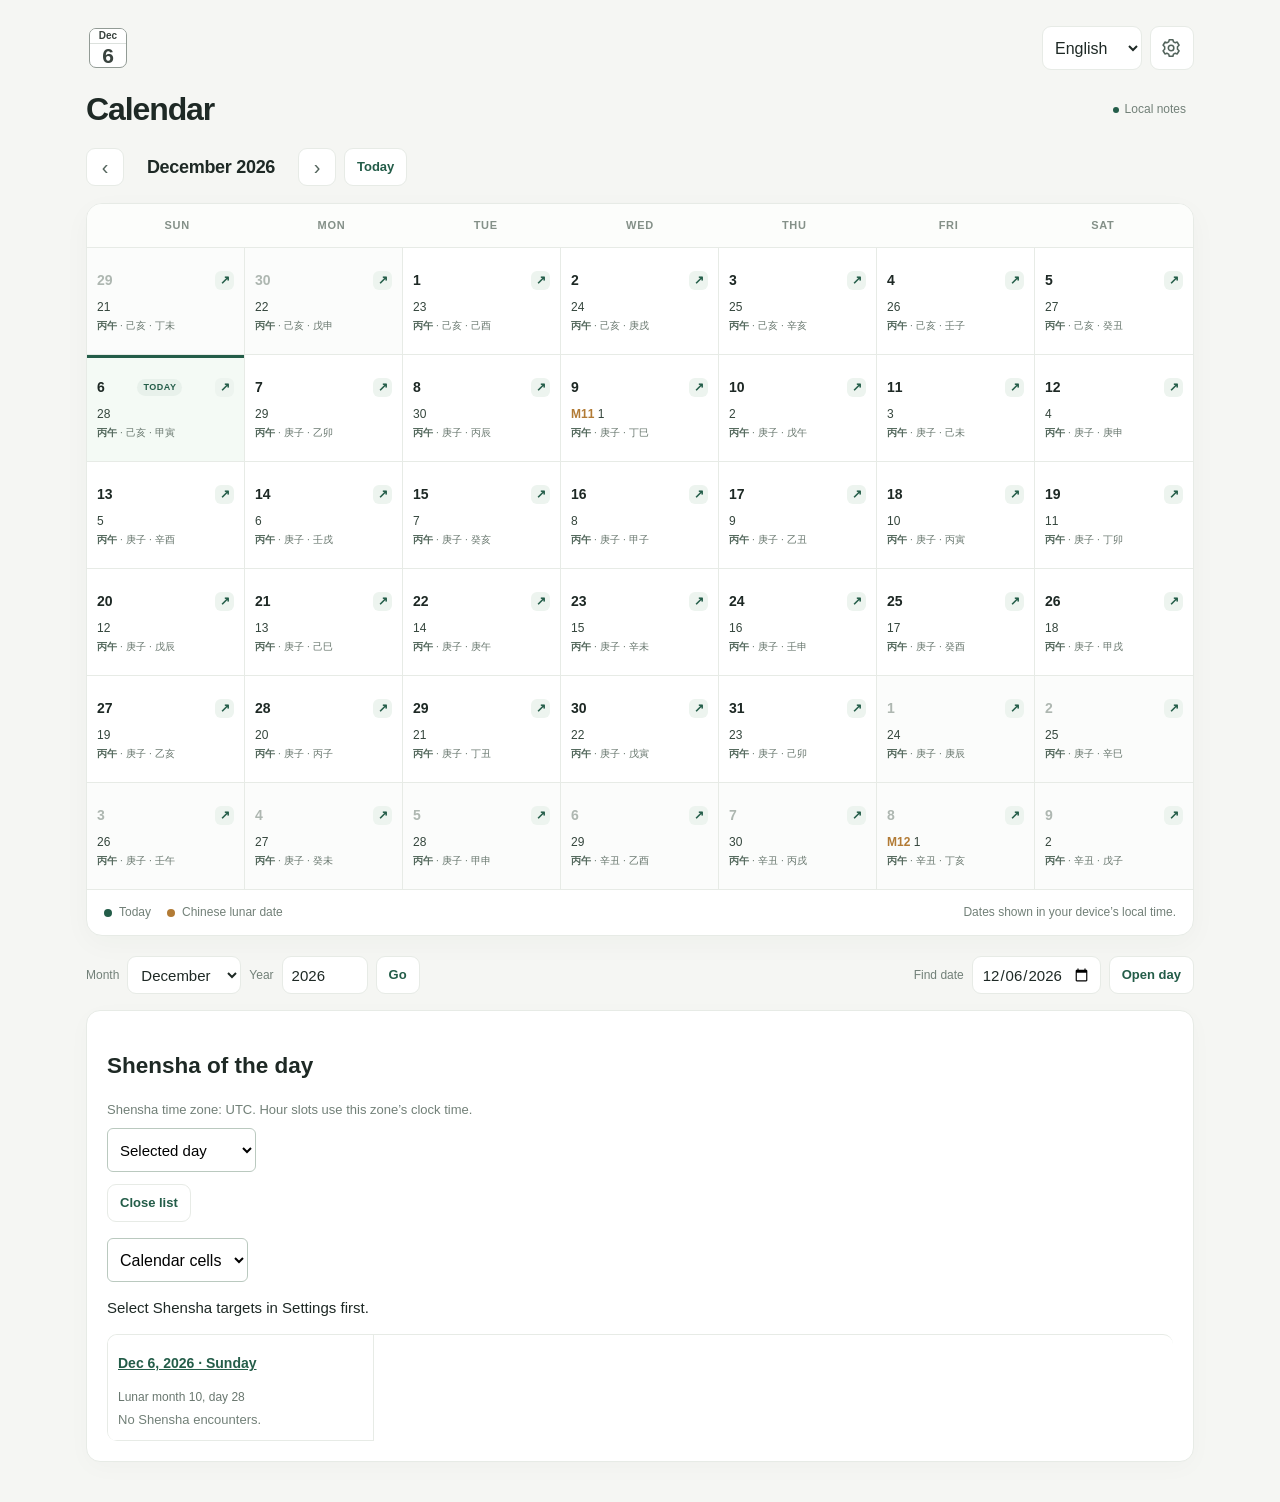
==== commit 533fe0ce: "Restore time zone summary when Settings opens directly" ====
--- a/index.html
+++ b/index.html
@@ -10,7 +10,7 @@
   <link rel="apple-touch-icon" href="icons/icon-192.png">
   <meta name="apple-mobile-web-app-capable" content="yes">
   <meta name="apple-mobile-web-app-title" content="Daymark">
-  <link rel="stylesheet" href="styles.css?v=0.1.0-dev.40">
+  <link rel="stylesheet" href="styles.css?v=0.1.0-dev.42">
 </head>
 <body>
   <main class="shell">
@@ -115,6 +115,23 @@
         </div>
       <p id="preference-status" class="calendar-instruction" role="status"></p>
     </section>
+    <section id="settings-time" class="settings-card" tabindex="-1" aria-labelledby="shensha-timezone-title">
+      <h2 id="shensha-timezone-title">Shensha time zone</h2>
+      <form id="shensha-timezone-form">
+        <label for="shensha-zone-source">Time zone source</label>
+        <select id="shensha-zone-source"><option value="device">Device time zone</option><option value="birthplace">Birth-place time zone</option></select>
+        <div id="shensha-birthplace-field" hidden>
+          <label for="shensha-birthplace-zone">Birth-place time zone</label>
+          <input id="shensha-birthplace-zone" type="text" list="shensha-timezones" placeholder="Asia/Shanghai" autocomplete="off" spellcheck="false" aria-describedby="shensha-zone-help">
+          <datalist id="shensha-timezones"></datalist>
+        </div>
+        <p id="shensha-zone-current" class="detail-note"></p>
+        <p id="shensha-zone-help">Choose a city time zone, such as Asia/Shanghai or America/Detroit. Hour slots use the selected date and clock time in this zone; the day changes at midnight.</p>
+        <p>Year and month Shensha boundaries also use this zone. The main calendar keeps the device time zone. This does not calculate a birth chart.</p>
+        <button class="today-btn" type="submit">Save time zone</button>
+        <p id="shensha-zone-status" role="status"></p>
+      </form>
+    </section>
     <section id="settings-shensha" class="settings-card" tabindex="-1" aria-labelledby="shensha-title">
       <h2 id="shensha-title">Shensha matching</h2>
       <p>Matches apply to year, month, day, and hour pillars.</p>
@@ -217,16 +234,11 @@
           <div class="pillar"><span class="pillar-name">Day · 日</span><strong class="pillar-value" id="detail-day-pillar"></strong></div>
         </div>
       </article>
-      <section id="local-time-panel" class="detail-card" aria-labelledby="local-time-title">
-        <h2 id="local-time-title">Local time</h2>
-        <label for="shensha-time">Time (24-hour, HH:MM)</label>
-        <input id="shensha-time" type="text" inputmode="numeric" value="12:00" pattern="([01][0-9]|2[0-3]):[0-5][0-9]" maxlength="5" placeholder="HH:MM" required aria-describedby="local-time-help">
-        <p id="local-time-help">Local clock time; the day changes at midnight.</p>
-      </section>
       <aside class="detail-info" id="detail-solar-term"></aside>
     </section>
     <section id="shensha-period-panel" class="detail-card" aria-labelledby="shensha-period-title">
       <h2 id="shensha-period-title">Shensha of the day</h2>
+      <p id="shensha-zone-summary" class="detail-note"></p>
       <label class="sr-only" for="shensha-period">Period</label>
       <select id="shensha-period" aria-controls="shensha-custom-range shensha-period-results">
         <option value="" hidden>Choose a period</option>
@@ -263,15 +275,15 @@
       <div id="shensha-period-results"></div>
     </section>
   </main>
-  <script src="release.js?v=0.1.0-dev.40" defer></script>
-  <script src="translations.js?v=0.1.0-dev.40" defer></script>
-  <script src="i18n.js?v=0.1.0-dev.40" defer></script>
-  <script src="sync-config.js?v=0.1.0-dev.40" defer></script>
-  <script src="sync.js?v=0.1.0-dev.40" defer></script>
-  <script src="shensha.js?v=0.1.0-dev.40" defer></script>
-  <script src="notes.js?v=0.1.0-dev.40" defer></script>
-  <script src="app.js?v=0.1.0-dev.40" defer></script>
-  <script src="install.js?v=0.1.0-dev.40" defer></script>
-  <script src="updates.js?v=0.1.0-dev.40" defer></script>
+  <script src="release.js?v=0.1.0-dev.42" defer></script>
+  <script src="translations.js?v=0.1.0-dev.42" defer></script>
+  <script src="i18n.js?v=0.1.0-dev.42" defer></script>
+  <script src="sync-config.js?v=0.1.0-dev.42" defer></script>
+  <script src="sync.js?v=0.1.0-dev.42" defer></script>
+  <script src="shensha.js?v=0.1.0-dev.42" defer></script>
+  <script src="notes.js?v=0.1.0-dev.42" defer></script>
+  <script src="app.js?v=0.1.0-dev.42" defer></script>
+  <script src="install.js?v=0.1.0-dev.42" defer></script>
+  <script src="updates.js?v=0.1.0-dev.42" defer></script>
 </body>
 </html>
--- a/styles.css
+++ b/styles.css
@@ -351,3 +351,6 @@
 .calendar-logo[data-shensha="none"] { --logo-accent:#39433e }
 .calendar-logo[data-shensha="none"] .calendar-date-logo { background:#fff; border-color:#929b95; box-shadow:none }
 .calendar-logo[data-shensha="none"] .calendar-logo-month { background:#fff; color:#39433e; border-bottom:1px solid #dce1dd }
+
+#shensha-timezone-form label { display:block; margin:12px 0 6px }
+#shensha-timezone-form select, #shensha-timezone-form input { width:100%; max-width:100%; min-height:44px; padding:8px 10px; border:1px solid #bac9bf; border-radius:9px; background:var(--paper); color:var(--ink); font:inherit; font-size:16px }
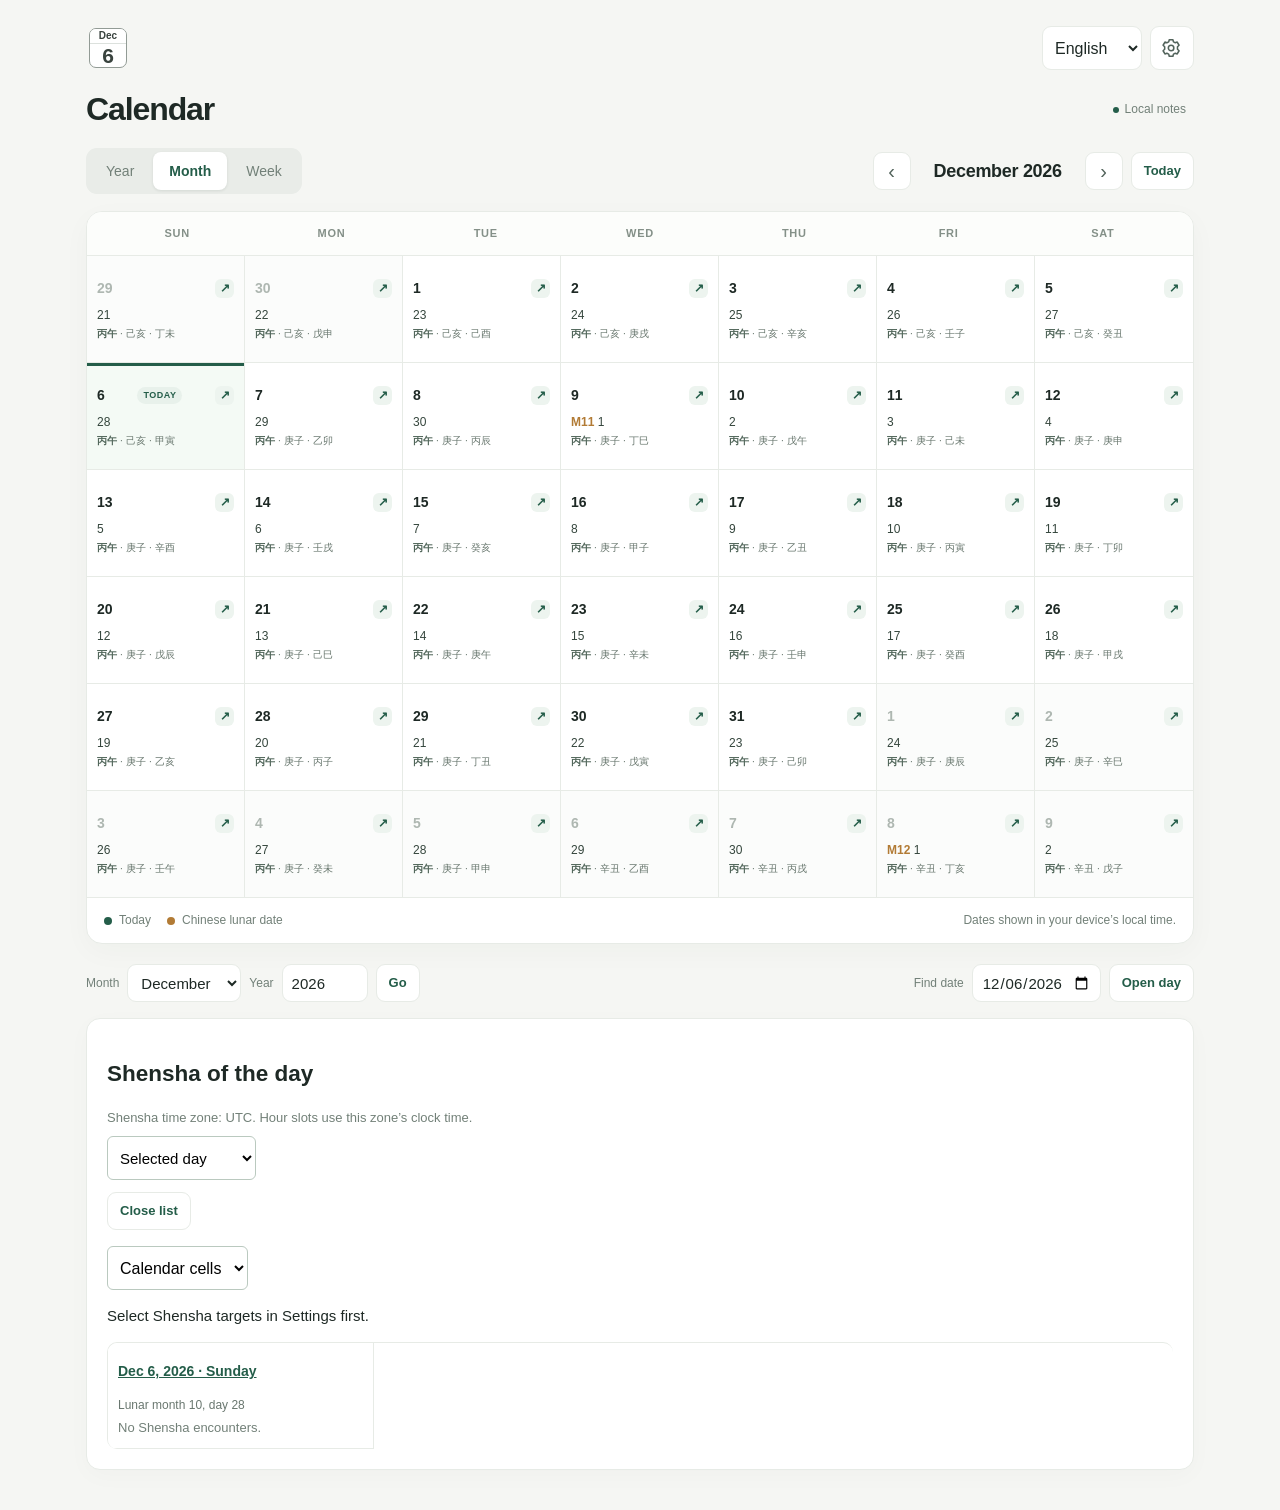
==== commit 282bc8c6: "Add year and week views and a date-free installed app icon" ====
--- a/index.html
+++ b/index.html
@@ -6,11 +6,11 @@
   <meta name="theme-color" content="#f5f5f2">
   <title>Daymark — Gregorian & Chinese Calendar</title>
   <link rel="manifest" href="manifest.webmanifest">
-  <link id="app-favicon" rel="icon" type="image/png" href="icons/icon-192.png">
-  <link rel="apple-touch-icon" href="icons/icon-192.png">
+  <link id="app-favicon" rel="icon" type="image/png" href="icons/calendar-192.png">
+  <link rel="apple-touch-icon" href="icons/calendar-192.png">
   <meta name="apple-mobile-web-app-capable" content="yes">
   <meta name="apple-mobile-web-app-title" content="Daymark">
-  <link rel="stylesheet" href="styles.css?v=0.1.0-dev.42">
+  <link rel="stylesheet" href="styles.css?v=0.1.0-dev.44">
 </head>
 <body>
   <main class="shell">
@@ -165,6 +165,11 @@
     <button id="calendar-update" class="calendar-notice" type="button" data-open-settings="app" hidden>An update is ready. Review update</button>
     <section aria-label="Calendar controls">
       <div class="toolbar">
+        <div class="period-switch" role="group" aria-label="Calendar period">
+          <button class="period-btn" type="button" data-period="year" aria-pressed="false">Year</button>
+          <button class="period-btn" type="button" data-period="month" aria-pressed="true">Month</button>
+          <button class="period-btn" type="button" data-period="week" aria-pressed="false">Week</button>
+        </div>
         <div class="month-controls">
           <button class="icon-btn" id="prev" aria-label="Previous month">‹</button>
           <div class="month-title" id="month-title" aria-live="polite"></div>
@@ -179,6 +184,7 @@
       <div class="calendar-card" id="calendar-card">
         <div class="weekdays" aria-hidden="true"><div class="weekday">Sun</div><div class="weekday">Mon</div><div class="weekday">Tue</div><div class="weekday">Wed</div><div class="weekday">Thu</div><div class="weekday">Fri</div><div class="weekday">Sat</div></div>
         <div class="days" id="days" aria-label="Monthly calendar"></div>
+        <div id="year-months" class="year-months" hidden></div>
         <div class="calendar-footer"><div class="legend"><span class="legend-item"><i class="dot"></i>Today</span><span class="legend-item"><i class="dot gold"></i>Chinese lunar date</span></div><span id="calendar-note">Dates shown in your device’s local time.</span></div>
       </div>
       <div class="date-navigation">
@@ -275,15 +281,15 @@
       <div id="shensha-period-results"></div>
     </section>
   </main>
-  <script src="release.js?v=0.1.0-dev.42" defer></script>
-  <script src="translations.js?v=0.1.0-dev.42" defer></script>
-  <script src="i18n.js?v=0.1.0-dev.42" defer></script>
-  <script src="sync-config.js?v=0.1.0-dev.42" defer></script>
-  <script src="sync.js?v=0.1.0-dev.42" defer></script>
-  <script src="shensha.js?v=0.1.0-dev.42" defer></script>
-  <script src="notes.js?v=0.1.0-dev.42" defer></script>
-  <script src="app.js?v=0.1.0-dev.42" defer></script>
-  <script src="install.js?v=0.1.0-dev.42" defer></script>
-  <script src="updates.js?v=0.1.0-dev.42" defer></script>
+  <script src="release.js?v=0.1.0-dev.44" defer></script>
+  <script src="translations.js?v=0.1.0-dev.44" defer></script>
+  <script src="i18n.js?v=0.1.0-dev.44" defer></script>
+  <script src="sync-config.js?v=0.1.0-dev.44" defer></script>
+  <script src="sync.js?v=0.1.0-dev.44" defer></script>
+  <script src="shensha.js?v=0.1.0-dev.44" defer></script>
+  <script src="notes.js?v=0.1.0-dev.44" defer></script>
+  <script src="app.js?v=0.1.0-dev.44" defer></script>
+  <script src="install.js?v=0.1.0-dev.44" defer></script>
+  <script src="updates.js?v=0.1.0-dev.44" defer></script>
 </body>
 </html>
--- a/styles.css
+++ b/styles.css
@@ -354,3 +354,19 @@
 
 #shensha-timezone-form label { display:block; margin:12px 0 6px }
 #shensha-timezone-form select, #shensha-timezone-form input { width:100%; max-width:100%; min-height:44px; padding:8px 10px; border:1px solid #bac9bf; border-radius:9px; background:var(--paper); color:var(--ink); font:inherit; font-size:16px }
+
+.period-switch { display:flex; gap:3px; padding:4px; background:#e9ece8; border-radius:11px }
+.period-btn { min-height:38px; padding:7px 16px; border:0; border-radius:8px; background:transparent; color:var(--muted); font-size:14px }
+.period-btn[aria-pressed="true"] { background:white; color:var(--green); font-weight:650; box-shadow:0 1px 3px #1d33251a }
+.year-months { display:grid; grid-template-columns:repeat(3,minmax(0,1fr)); gap:24px; padding:24px }
+.mini-month { min-width:0 }
+.mini-month h2 { margin:0 0 10px; font-size:16px }
+.mini-month-title { border:0; background:transparent; color:var(--green); font-weight:650; padding:7px 0; text-align:left }
+.mini-days { display:grid; grid-template-columns:repeat(7,minmax(0,1fr)); gap:2px }
+.mini-weekday { text-align:center; font-size:11px; color:var(--muted); padding:4px 0 }
+.mini-day { position:relative; min-width:0; min-height:34px; border:0; border-radius:6px; padding:3px; background:transparent; font-size:13px }
+.mini-day:hover { background:var(--green-soft) }
+.mini-day.today { background:var(--green); color:white; font-weight:700 }
+.mini-day.has-note:after { content:''; position:absolute; width:4px; height:4px; border-radius:50%; background:var(--gold); bottom:2px; left:calc(50% - 2px) }
+@media(max-width:760px) { .year-months{grid-template-columns:repeat(2,minmax(0,1fr));gap:20px;padding:16px}.period-switch{width:100%}.period-btn{flex:1;min-height:44px} }
+@media(max-width:480px) { .year-months{grid-template-columns:1fr;padding:18px}.mini-day{min-height:40px}.month-controls{flex-wrap:wrap}.month-title{min-width:0;overflow-wrap:anywhere} }
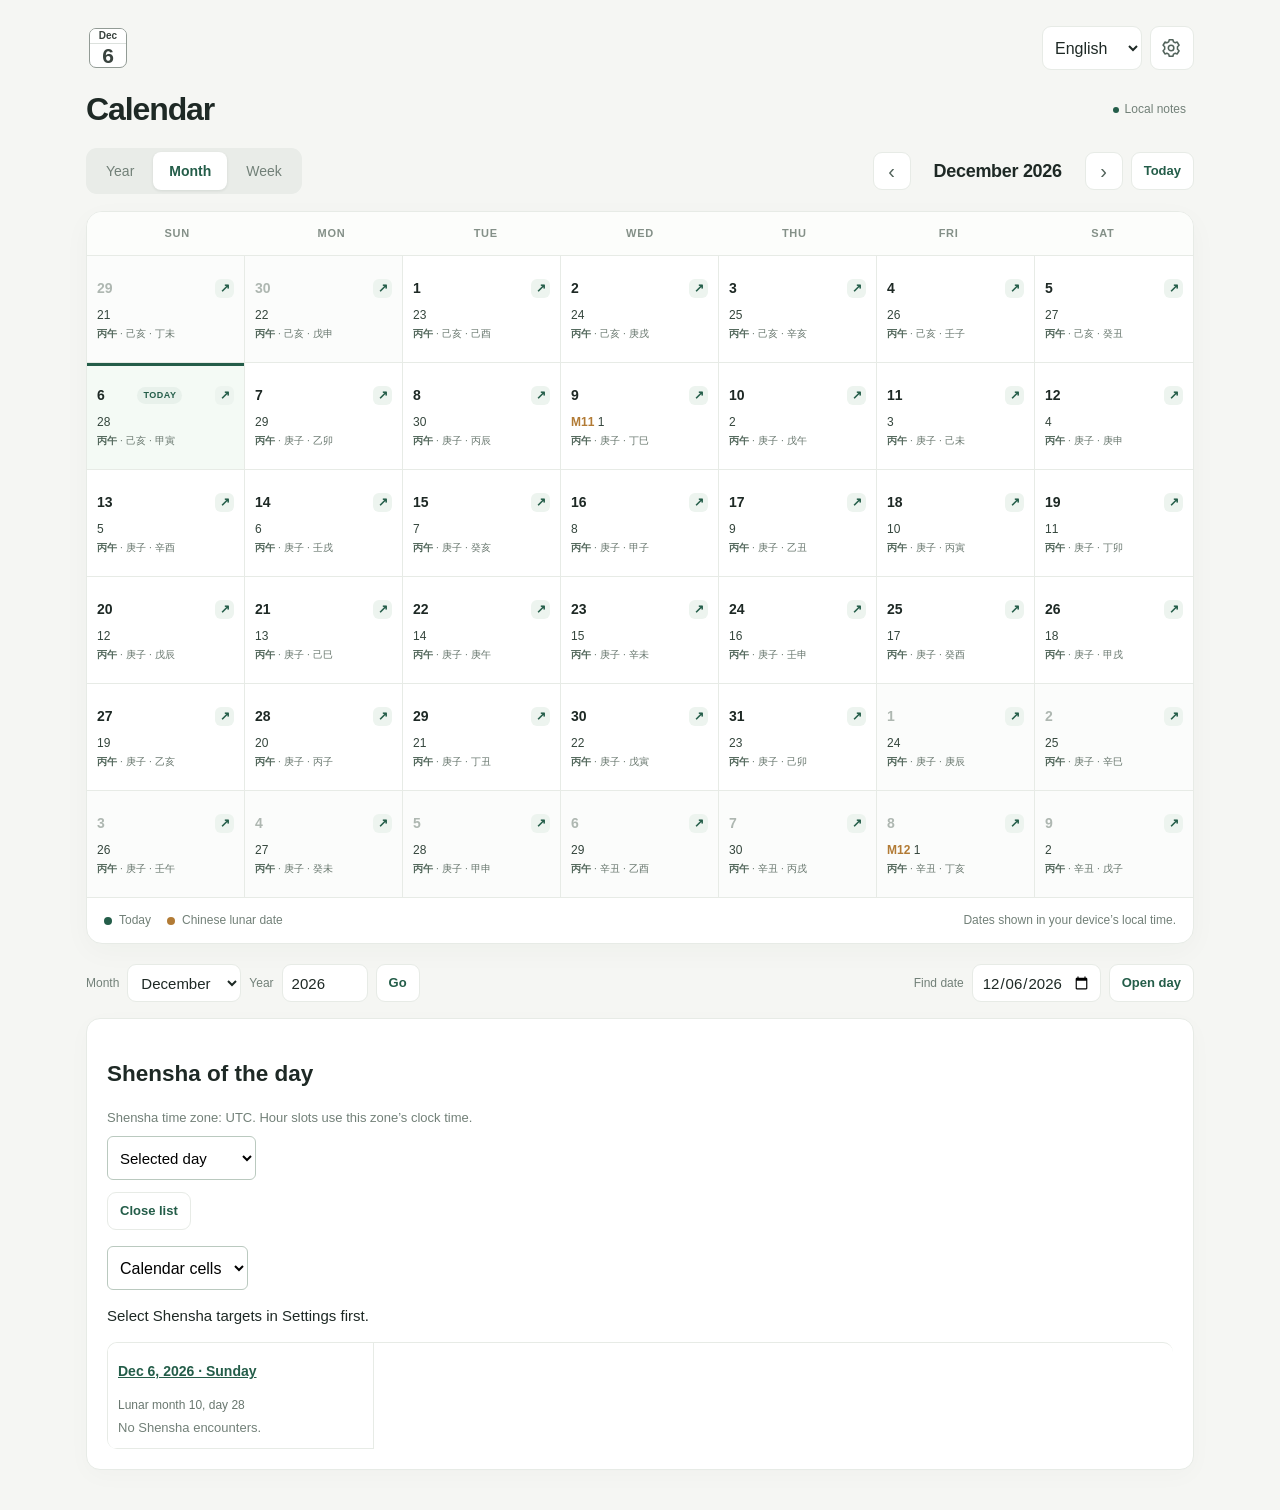
==== commit e91a98f3: "Show Shensha encounters and saved note previews in weekly columns" ====
--- a/index.html
+++ b/index.html
@@ -10,7 +10,7 @@
   <link rel="apple-touch-icon" href="icons/calendar-192.png">
   <meta name="apple-mobile-web-app-capable" content="yes">
   <meta name="apple-mobile-web-app-title" content="Daymark">
-  <link rel="stylesheet" href="styles.css?v=0.1.0-dev.44">
+  <link rel="stylesheet" href="styles.css?v=0.1.0-dev.46">
 </head>
 <body>
   <main class="shell">
@@ -182,8 +182,10 @@
 
       <p class="calendar-instruction" data-admin-caption hidden>Select any date to open its day details.</p>
       <div class="calendar-card" id="calendar-card">
+        <div class="calendar-grid-scroll" tabindex="0" role="region" aria-label="Calendar dates">
         <div class="weekdays" aria-hidden="true"><div class="weekday">Sun</div><div class="weekday">Mon</div><div class="weekday">Tue</div><div class="weekday">Wed</div><div class="weekday">Thu</div><div class="weekday">Fri</div><div class="weekday">Sat</div></div>
         <div class="days" id="days" aria-label="Monthly calendar"></div>
+        </div>
         <div id="year-months" class="year-months" hidden></div>
         <div class="calendar-footer"><div class="legend"><span class="legend-item"><i class="dot"></i>Today</span><span class="legend-item"><i class="dot gold"></i>Chinese lunar date</span></div><span id="calendar-note">Dates shown in your device’s local time.</span></div>
       </div>
@@ -281,15 +283,15 @@
       <div id="shensha-period-results"></div>
     </section>
   </main>
-  <script src="release.js?v=0.1.0-dev.44" defer></script>
-  <script src="translations.js?v=0.1.0-dev.44" defer></script>
-  <script src="i18n.js?v=0.1.0-dev.44" defer></script>
-  <script src="sync-config.js?v=0.1.0-dev.44" defer></script>
-  <script src="sync.js?v=0.1.0-dev.44" defer></script>
-  <script src="shensha.js?v=0.1.0-dev.44" defer></script>
-  <script src="notes.js?v=0.1.0-dev.44" defer></script>
-  <script src="app.js?v=0.1.0-dev.44" defer></script>
-  <script src="install.js?v=0.1.0-dev.44" defer></script>
-  <script src="updates.js?v=0.1.0-dev.44" defer></script>
+  <script src="release.js?v=0.1.0-dev.46" defer></script>
+  <script src="translations.js?v=0.1.0-dev.46" defer></script>
+  <script src="i18n.js?v=0.1.0-dev.46" defer></script>
+  <script src="sync-config.js?v=0.1.0-dev.46" defer></script>
+  <script src="sync.js?v=0.1.0-dev.46" defer></script>
+  <script src="shensha.js?v=0.1.0-dev.46" defer></script>
+  <script src="notes.js?v=0.1.0-dev.46" defer></script>
+  <script src="app.js?v=0.1.0-dev.46" defer></script>
+  <script src="install.js?v=0.1.0-dev.46" defer></script>
+  <script src="updates.js?v=0.1.0-dev.46" defer></script>
 </body>
 </html>
--- a/styles.css
+++ b/styles.css
@@ -370,3 +370,13 @@
 .mini-day.has-note:after { content:''; position:absolute; width:4px; height:4px; border-radius:50%; background:var(--gold); bottom:2px; left:calc(50% - 2px) }
 @media(max-width:760px) { .year-months{grid-template-columns:repeat(2,minmax(0,1fr));gap:20px;padding:16px}.period-switch{width:100%}.period-btn{flex:1;min-height:44px} }
 @media(max-width:480px) { .year-months{grid-template-columns:1fr;padding:18px}.mini-day{min-height:40px}.month-controls{flex-wrap:wrap}.month-title{min-width:0;overflow-wrap:anywhere} }
+
+.calendar-grid-scroll { overflow-x:auto }
+.week-view .weekdays,.week-view .days { min-width:1050px }
+.week-view button.day { display:flex; flex-direction:column; align-items:stretch; min-height:230px; padding:12px 10px }
+.week-view .greg-row { flex-wrap:wrap; gap:4px }
+.week-shensha { display:flex; flex-direction:column; align-items:stretch; gap:6px; margin-top:14px; text-align:left }
+.week-shensha .shensha-badge { display:block; max-width:100%; white-space:normal; overflow-wrap:anywhere; font-size:13px; padding:5px 7px }
+.week-shensha .shensha-no-encounters { font-size:12px; font-weight:400; color:var(--muted); line-height:1.5 }
+
+.week-note-preview { display:-webkit-box; -webkit-box-orient:vertical; -webkit-line-clamp:3; line-clamp:3; overflow:hidden; white-space:pre-wrap; overflow-wrap:anywhere; margin-top:14px; text-align:left; font-size:13px; font-weight:400; line-height:1.5; color:var(--ink) }
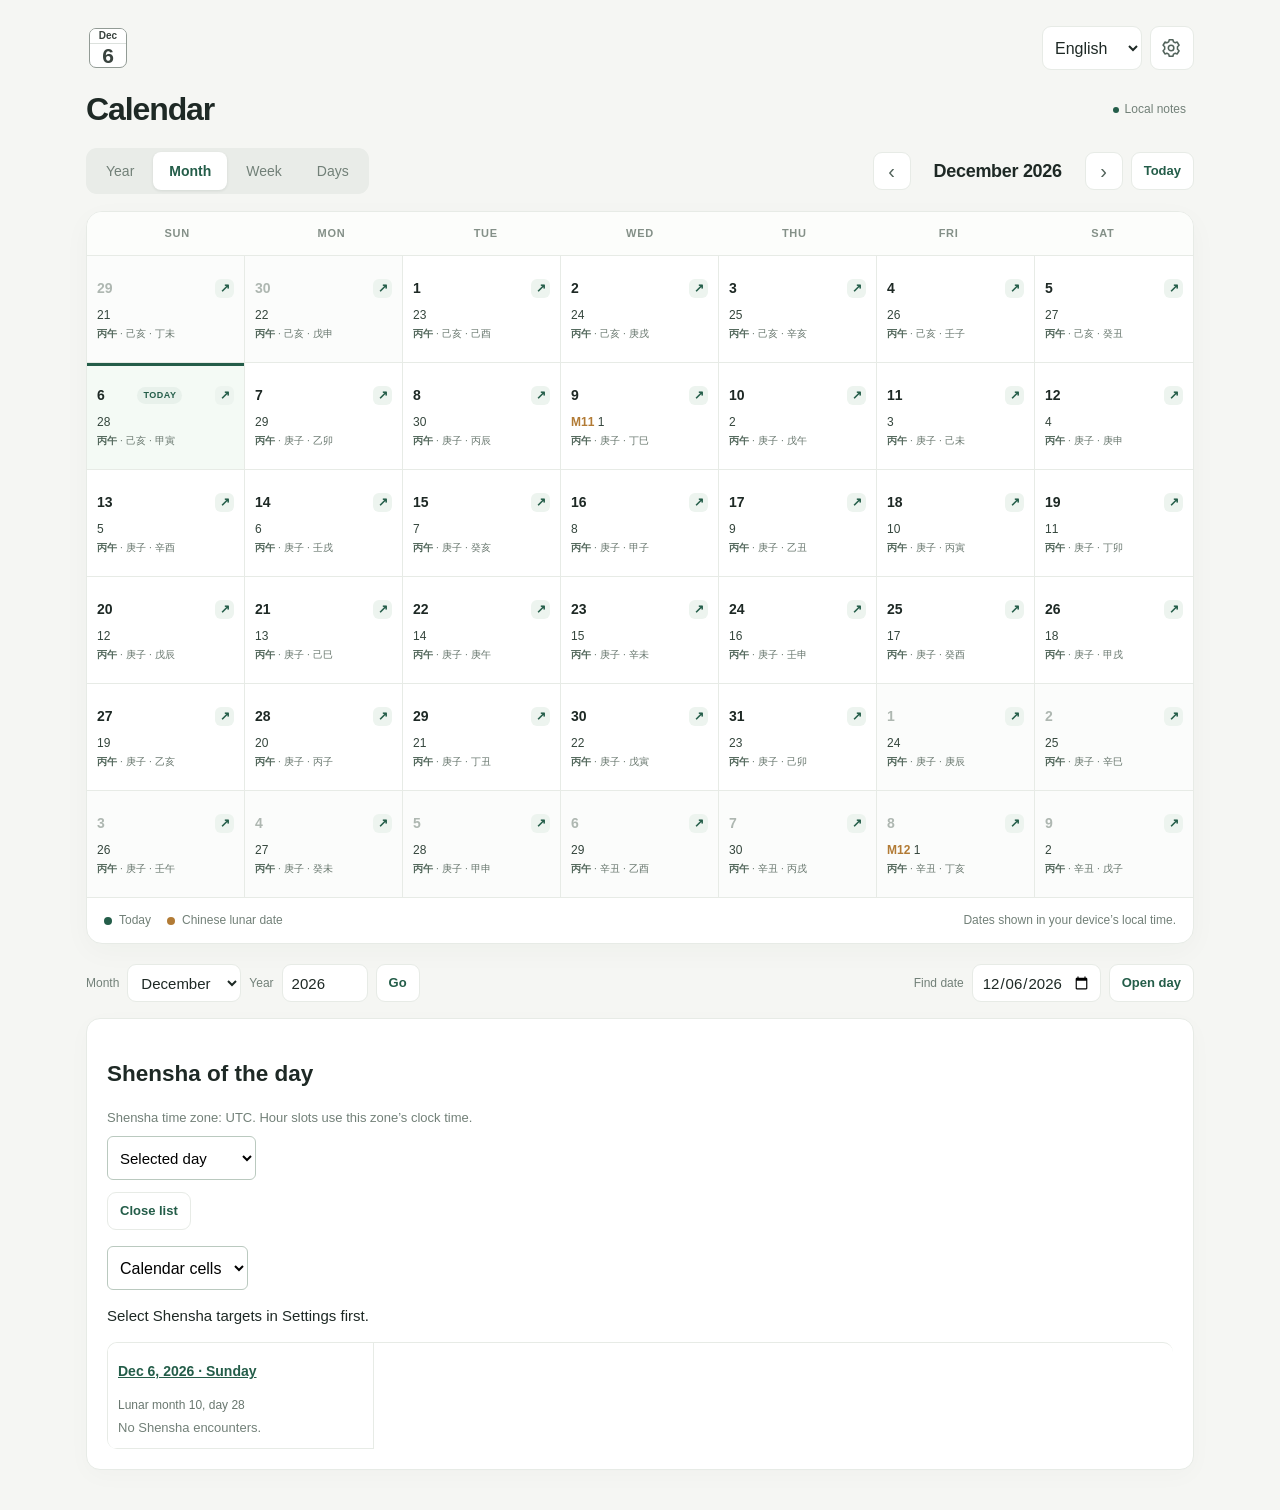
==== commit 8c34a95a: "Add continuous Days view starting at today" ====
--- a/index.html
+++ b/index.html
@@ -10,7 +10,7 @@
   <link rel="apple-touch-icon" href="icons/calendar-192.png">
   <meta name="apple-mobile-web-app-capable" content="yes">
   <meta name="apple-mobile-web-app-title" content="Daymark">
-  <link rel="stylesheet" href="styles.css?v=0.1.0-dev.46">
+  <link rel="stylesheet" href="styles.css?v=0.1.0-dev.47">
 </head>
 <body>
   <main class="shell">
@@ -169,6 +169,7 @@
           <button class="period-btn" type="button" data-period="year" aria-pressed="false">Year</button>
           <button class="period-btn" type="button" data-period="month" aria-pressed="true">Month</button>
           <button class="period-btn" type="button" data-period="week" aria-pressed="false">Week</button>
+          <button class="period-btn" type="button" data-period="days" aria-pressed="false">Days</button>
         </div>
         <div class="month-controls">
           <button class="icon-btn" id="prev" aria-label="Previous month">‹</button>
@@ -283,15 +284,15 @@
       <div id="shensha-period-results"></div>
     </section>
   </main>
-  <script src="release.js?v=0.1.0-dev.46" defer></script>
-  <script src="translations.js?v=0.1.0-dev.46" defer></script>
-  <script src="i18n.js?v=0.1.0-dev.46" defer></script>
-  <script src="sync-config.js?v=0.1.0-dev.46" defer></script>
-  <script src="sync.js?v=0.1.0-dev.46" defer></script>
-  <script src="shensha.js?v=0.1.0-dev.46" defer></script>
-  <script src="notes.js?v=0.1.0-dev.46" defer></script>
-  <script src="app.js?v=0.1.0-dev.46" defer></script>
-  <script src="install.js?v=0.1.0-dev.46" defer></script>
-  <script src="updates.js?v=0.1.0-dev.46" defer></script>
+  <script src="release.js?v=0.1.0-dev.47" defer></script>
+  <script src="translations.js?v=0.1.0-dev.47" defer></script>
+  <script src="i18n.js?v=0.1.0-dev.47" defer></script>
+  <script src="sync-config.js?v=0.1.0-dev.47" defer></script>
+  <script src="sync.js?v=0.1.0-dev.47" defer></script>
+  <script src="shensha.js?v=0.1.0-dev.47" defer></script>
+  <script src="notes.js?v=0.1.0-dev.47" defer></script>
+  <script src="app.js?v=0.1.0-dev.47" defer></script>
+  <script src="install.js?v=0.1.0-dev.47" defer></script>
+  <script src="updates.js?v=0.1.0-dev.47" defer></script>
 </body>
 </html>
--- a/styles.css
+++ b/styles.css
@@ -380,3 +380,8 @@
 .week-shensha .shensha-no-encounters { font-size:12px; font-weight:400; color:var(--muted); line-height:1.5 }
 
 .week-note-preview { display:-webkit-box; -webkit-box-orient:vertical; -webkit-line-clamp:3; line-clamp:3; overflow:hidden; white-space:pre-wrap; overflow-wrap:anywhere; margin-top:14px; text-align:left; font-size:13px; font-weight:400; line-height:1.5; color:var(--ink) }
+
+.days-view .days { width:max-content; min-width:0; align-items:stretch }
+.days-view .day:nth-child(7n) { border-right:1px solid var(--line) }
+.timeline-date { font-size:12px; color:var(--muted); font-weight:650; margin-bottom:12px }
+.days-view .calendar-grid-scroll { overflow-anchor:none }
